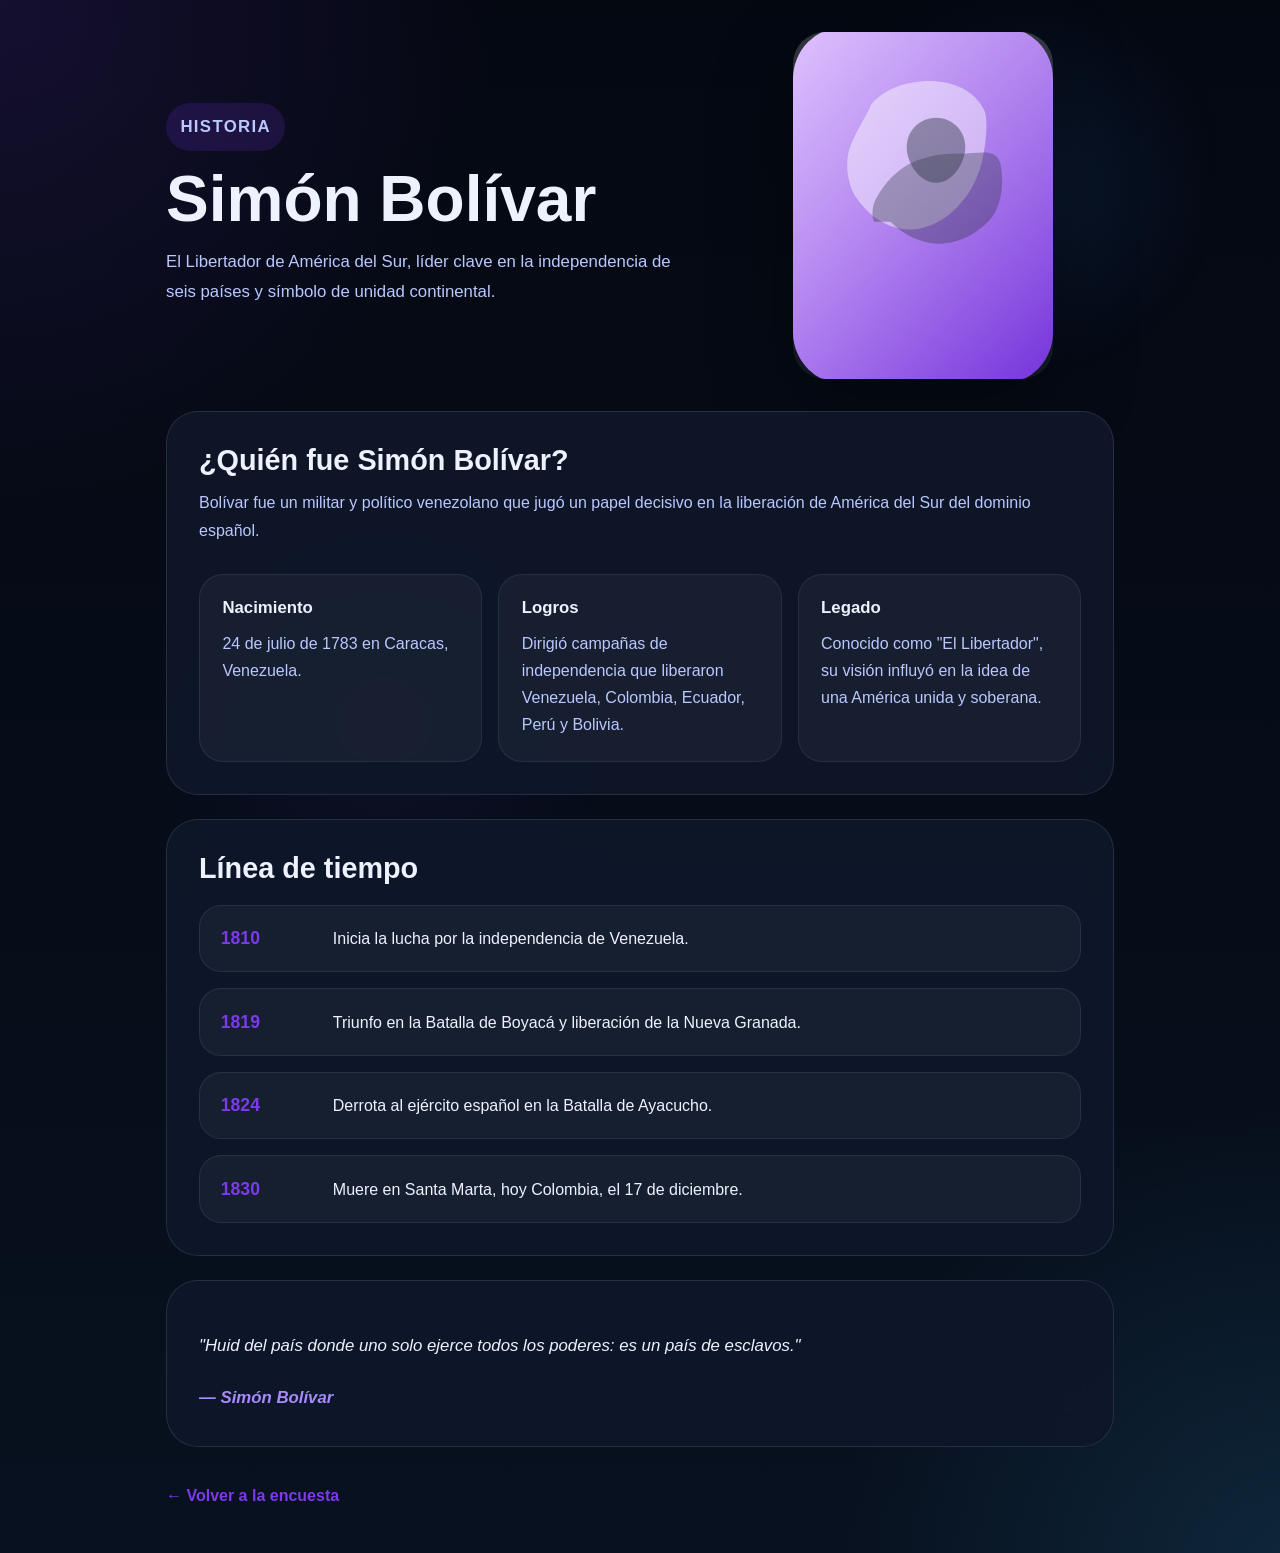
==== bolivar.html @ aae88d77 "Add files via upload" ====
<!DOCTYPE html>
<html lang="es">
<head>
  <meta charset="UTF-8">
  <meta name="viewport" content="width=device-width, initial-scale=1.0, viewport-fit=cover">
  <meta name="theme-color" content="#040811">
  <meta name="mobile-web-app-capable" content="yes">
  <title>Simón Bolívar</title>
  <link rel="stylesheet" href="bolivar.css">
</head>
<body>
  <div class="page-shell">
    <header class="hero">
      <div class="hero-copy">
        <p class="badge">Historia</p>
        <h1>Simón Bolívar</h1>
        <p>El Libertador de América del Sur, líder clave en la independencia de seis países y símbolo de unidad continental.</p>
      </div>
      <div class="hero-image">
        <div class="portrait"></div>
      </div>
    </header>

    <main class="content">
      <section class="summary-card">
        <div class="summary-header">
          <h2>¿Quién fue Simón Bolívar?</h2>
          <p>Bolívar fue un militar y político venezolano que jugó un papel decisivo en la liberación de América del Sur del dominio español.</p>
        </div>

        <div class="summary-grid">
          <article class="info-card">
            <h3>Nacimiento</h3>
            <p>24 de julio de 1783 en Caracas, Venezuela.</p>
          </article>
          <article class="info-card">
            <h3>Logros</h3>
            <p>Dirigió campañas de independencia que liberaron Venezuela, Colombia, Ecuador, Perú y Bolivia.</p>
          </article>
          <article class="info-card">
            <h3>Legado</h3>
            <p>Conocido como "El Libertador", su visión influyó en la idea de una América unida y soberana.</p>
          </article>
        </div>
      </section>

      <section class="timeline-card">
        <h2>Línea de tiempo</h2>
        <div class="timeline-list">
          <div class="timeline-item">
            <span class="timeline-year">1810</span>
            <p>Inicia la lucha por la independencia de Venezuela.</p>
          </div>
          <div class="timeline-item">
            <span class="timeline-year">1819</span>
            <p>Triunfo en la Batalla de Boyacá y liberación de la Nueva Granada.</p>
          </div>
          <div class="timeline-item">
            <span class="timeline-year">1824</span>
            <p>Derrota al ejército español en la Batalla de Ayacucho.</p>
          </div>
          <div class="timeline-item">
            <span class="timeline-year">1830</span>
            <p>Muere en Santa Marta, hoy Colombia, el 17 de diciembre.</p>
          </div>
        </div>
      </section>

      <section class="quote-card">
        <p>"Huid del país donde uno solo ejerce todos los poderes: es un país de esclavos."</p>
        <span>— Simón Bolívar</span>
      </section>

      <div class="footer-link">
        <a href="index.html">← Volver a la encuesta</a>
      </div>
    </main>
  </div>
</body>
</html>
---- bolivar.css ----
:root {
  --bg: #040811;
  --surface: rgba(15, 23, 42, 0.92);
  --surface-soft: rgba(255, 255, 255, 0.06);
  --accent: #7c3aed;
  --accent-soft: #a78bfa;
  --text: #eef2ff;
  --muted: #bac8ff;
  --border: rgba(148, 163, 184, 0.18);
}

* {
  box-sizing: border-box;
}

html {
  scroll-behavior: smooth;
}

body {
  margin: 0;
  min-height: 100vh;
  font-family: Roboto, Arial, system-ui, sans-serif;
  background: radial-gradient(circle at top left, rgba(124, 58, 237, 0.14), transparent 25%),
    radial-gradient(circle at bottom right, rgba(56, 189, 248, 0.12), transparent 22%),
    linear-gradient(180deg, #040811 0%, #08111f 100%);
  color: var(--text);
}

body::before {
  content: "";
  position: fixed;
  inset: 0;
  background: radial-gradient(circle at 80% 20%, rgba(59, 130, 246, 0.12), transparent 16%),
    radial-gradient(circle at 30% 80%, rgba(124, 58, 237, 0.08), transparent 20%);
  pointer-events: none;
}

.page-shell {
  position: relative;
  margin: 0 auto;
  padding: 2rem 1rem 3rem;
  max-width: 980px;
}

.hero {
  display: grid;
  grid-template-columns: 1.4fr 1fr;
  gap: 2rem;
  align-items: center;
  margin-bottom: 2rem;
}

.hero-copy {
  max-width: 560px;
}

.badge {
  display: inline-flex;
  align-items: center;
  padding: 0.55rem 0.9rem;
  border-radius: 999px;
  background: rgba(124, 58, 237, 0.16);
  color: var(--accent);
  font-size: 0.8rem;
  letter-spacing: 0.08em;
  text-transform: uppercase;
  font-weight: 700;
}

.hero h1 {
  margin: 1rem 0 1rem;
  font-size: clamp(2.8rem, 5vw, 4.2rem);
  line-height: 1;
}

.hero p {
  margin: 0;
  font-size: 1.05rem;
  line-height: 1.8;
  color: var(--muted);
}

.hero-image {
  display: flex;
  justify-content: center;
}

.portrait {
  width: min(100%, 260px);
  aspect-ratio: 3 / 4;
  border-radius: 32px;
  background: linear-gradient(180deg, rgba(255, 255, 255, 0.18), rgba(255, 255, 255, 0.05)),
    url('data:image/svg+xml,%3Csvg xmlns="http://www.w3.org/2000/svg" viewBox="0 0 160 220"%3E%3Cdefs%3E%3ClinearGradient id="a" x1="0%25" y1="0%25" x2="100%25" y2="100%25"%3E%3Cstop offset="0%25" stop-color="%23d8b4fe"/%3E%3Cstop offset="100%25" stop-color="%236d28d9"/%3E%3C/linearGradient%3E%3C/defs%3E%3Crect width="160" height="220" rx="32" fill="url(%23a)"/%3E%3Cpath d="M48 48c14-18 58-22 70 4 2 6 1 20-2 32-5 20-20 36-37 40-18 4-34-8-42-22-2-4-5-14-3-24s11-22 14-30Z" fill="rgba(255,255,255,0.45)"/%3E%3Cpath d="M60 120c18 18 42 18 60 0 8-8 10-22 8-34-2-12-12-8-25-8-28 0-42 10-52 28-2 4-3 10-1 14Z" fill="rgba(15,23,42,0.35)"/%3E%3Cpath d="M70 74c0 10 8 22 18 22s18-12 18-22-8-18-18-18-18 8-18 18Z" fill="rgba(15,23,42,0.45)"/%3E%3C/svg%3E') no-repeat center/cover;
  box-shadow: 0 30px 80px rgba(0, 0, 0, 0.35);
}

.content {
  display: grid;
  gap: 1.5rem;
}

.summary-card,
.timeline-card,
.quote-card {
  background: var(--surface);
  border: 1px solid var(--border);
  border-radius: 32px;
  padding: 2rem;
  backdrop-filter: blur(18px);
}

.summary-header h2,
.timeline-card h2 {
  margin: 0 0 0.75rem;
  font-size: 1.8rem;
}

.summary-header p {
  margin: 0;
  color: var(--muted);
  line-height: 1.8;
}

.summary-grid {
  display: grid;
  grid-template-columns: repeat(3, minmax(0, 1fr));
  gap: 1rem;
  margin-top: 1.75rem;
}

.info-card {
  padding: 1.4rem;
  border-radius: 24px;
  background: rgba(255, 255, 255, 0.04);
  border: 1px solid rgba(255, 255, 255, 0.08);
}

.info-card h3 {
  margin: 0 0 0.75rem;
  font-size: 1.05rem;
  color: #eef2ff;
}

.info-card p {
  margin: 0;
  color: var(--muted);
  line-height: 1.7;
}

.timeline-list {
  display: grid;
  gap: 1rem;
  margin-top: 1.25rem;
}

.timeline-item {
  display: grid;
  grid-template-columns: 96px auto;
  gap: 1rem;
  padding: 1.2rem 1.3rem;
  border-radius: 22px;
  background: rgba(255, 255, 255, 0.04);
  border: 1px solid rgba(255, 255, 255, 0.08);
}

.timeline-year {
  font-weight: 800;
  color: var(--accent);
  font-size: 1.1rem;
  align-self: center;
}

.timeline-item p {
  margin: 0;
  color: var(--text);
  line-height: 1.7;
}

.quote-card {
  font-size: 1.05rem;
  line-height: 1.9;
  color: var(--text);
  font-style: italic;
}

.quote-card span {
  display: block;
  margin-top: 1.25rem;
  color: var(--accent-soft);
  font-weight: 700;
}

.footer-link {
  margin-top: 1rem;
}

.footer-link a {
  color: var(--accent);
  text-decoration: none;
  font-weight: 600;
}
@media (max-width: 900px) {
  .hero {
    grid-template-columns: 1fr;
  }

  .summary-grid {
    grid-template-columns: 1fr;
  }

  .timeline-item {
    grid-template-columns: 1fr;
  }
}

@media (max-width: 640px) {
  .page-shell {
    padding: 1rem 0.75rem 1.75rem;
  }

  .hero h1 {
    font-size: 2.4rem;
  }

  .summary-card,
  .timeline-card,
  .quote-card {
    padding: 1.5rem;
  }

  .timeline-item {
    padding: 1rem 1rem;
  }
}
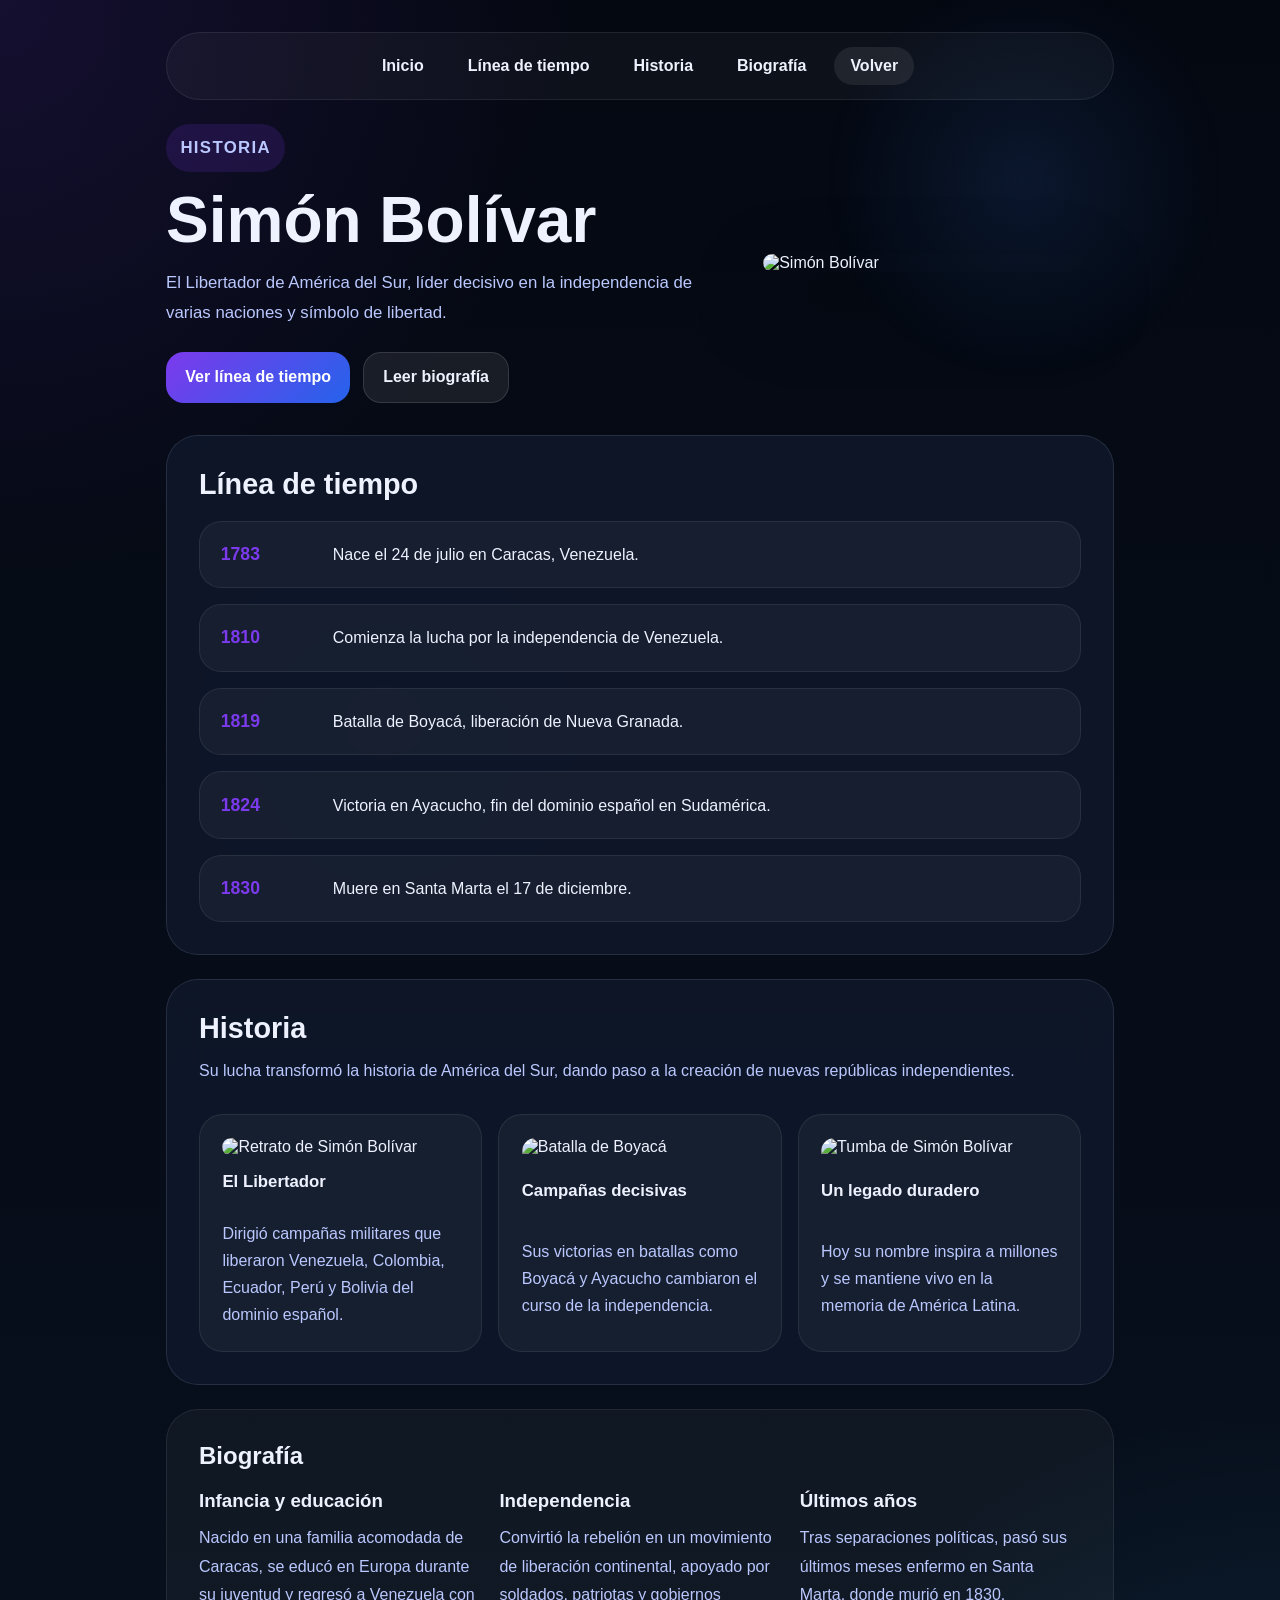
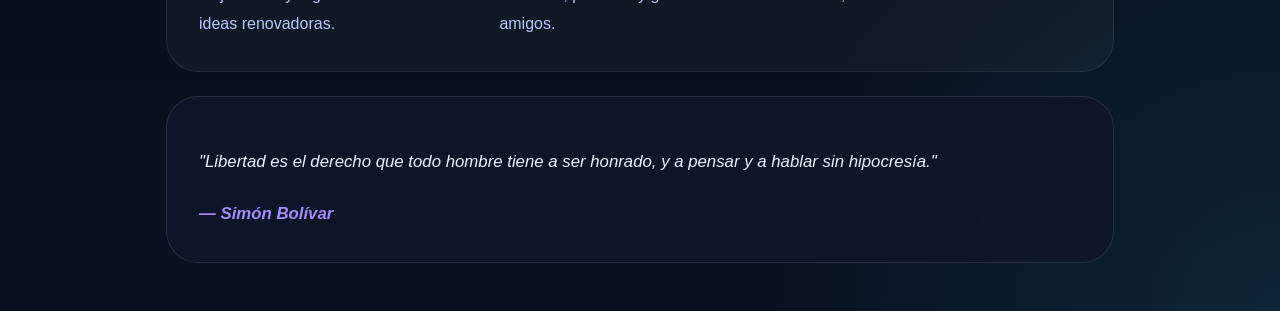
==== commit aeef1c5b: "Add files via upload" ====
--- a/bolivar.html
+++ b/bolivar.html
@@ -10,70 +10,102 @@
 </head>
 <body>
   <div class="page-shell">
-    <header class="hero">
+    <nav class="top-nav">
+      <a href="#inicio" class="nav-link">Inicio</a>
+      <a href="#linea-de-tiempo" class="nav-link">Línea de tiempo</a>
+      <a href="#historia" class="nav-link">Historia</a>
+      <a href="#biografia" class="nav-link">Biografía</a>
+      <a href="index.html" class="nav-link secondary">Volver</a>
+    </nav>
+
+    <header class="hero" id="inicio">
       <div class="hero-copy">
         <p class="badge">Historia</p>
         <h1>Simón Bolívar</h1>
-        <p>El Libertador de América del Sur, líder clave en la independencia de seis países y símbolo de unidad continental.</p>
+        <p>El Libertador de América del Sur, líder decisivo en la independencia de varias naciones y símbolo de libertad.</p>
+        <div class="hero-actions">
+          <a href="#linea-de-tiempo" class="button">Ver línea de tiempo</a>
+          <a href="#biografia" class="button outline">Leer biografía</a>
+        </div>
       </div>
       <div class="hero-image">
-        <div class="portrait"></div>
+        <img src="https://upload.wikimedia.org/wikipedia/commons/thumb/9/96/Centenary_of_Simon_Bolivar.jpg/800px-Centenary_of_Simon_Bolivar.jpg" alt="Simón Bolívar" />
       </div>
     </header>
 
     <main class="content">
-      <section class="summary-card">
+      <section class="timeline-card" id="linea-de-tiempo">
+        <h2>Línea de tiempo</h2>
+        <div class="timeline-list">
+          <div class="timeline-item">
+            <span class="timeline-year">1783</span>
+            <p>Nace el 24 de julio en Caracas, Venezuela.</p>
+          </div>
+          <div class="timeline-item">
+            <span class="timeline-year">1810</span>
+            <p>Comienza la lucha por la independencia de Venezuela.</p>
+          </div>
+          <div class="timeline-item">
+            <span class="timeline-year">1819</span>
+            <p>Batalla de Boyacá, liberación de Nueva Granada.</p>
+          </div>
+          <div class="timeline-item">
+            <span class="timeline-year">1824</span>
+            <p>Victoria en Ayacucho, fin del dominio español en Sudamérica.</p>
+          </div>
+          <div class="timeline-item">
+            <span class="timeline-year">1830</span>
+            <p>Muere en Santa Marta el 17 de diciembre.</p>
+          </div>
+        </div>
+      </section>
+
+      <section class="summary-card" id="historia">
         <div class="summary-header">
-          <h2>¿Quién fue Simón Bolívar?</h2>
-          <p>Bolívar fue un militar y político venezolano que jugó un papel decisivo en la liberación de América del Sur del dominio español.</p>
+          <h2>Historia</h2>
+          <p>Su lucha transformó la historia de América del Sur, dando paso a la creación de nuevas repúblicas independientes.</p>
         </div>
-
         <div class="summary-grid">
           <article class="info-card">
-            <h3>Nacimiento</h3>
-            <p>24 de julio de 1783 en Caracas, Venezuela.</p>
+            <img src="https://upload.wikimedia.org/wikipedia/commons/thumb/1/1f/Sim%C3%B3n_Bol%C3%ADvar_quaternary.jpg/320px-Sim%C3%B3n_Bol%C3%ADvar_quaternary.jpg" alt="Retrato de Simón Bolívar" />
+            <h3>El Libertador</h3>
+            <p>Dirigió campañas militares que liberaron Venezuela, Colombia, Ecuador, Perú y Bolivia del dominio español.</p>
           </article>
           <article class="info-card">
-            <h3>Logros</h3>
-            <p>Dirigió campañas de independencia que liberaron Venezuela, Colombia, Ecuador, Perú y Bolivia.</p>
+            <img src="https://upload.wikimedia.org/wikipedia/commons/thumb/8/8c/Boyaca.jpg/320px-Boyaca.jpg" alt="Batalla de Boyacá" />
+            <h3>Campañas decisivas</h3>
+            <p>Sus victorias en batallas como Boyacá y Ayacucho cambiaron el curso de la independencia.</p>
           </article>
           <article class="info-card">
-            <h3>Legado</h3>
-            <p>Conocido como "El Libertador", su visión influyó en la idea de una América unida y soberana.</p>
+            <img src="https://upload.wikimedia.org/wikipedia/commons/thumb/5/59/Sim%C3%B3n_Bol%C3%ADvar_-_Tomb.jpg/320px-Sim%C3%B3n_Bol%C3%ADvar_-_Tomb.jpg" alt="Tumba de Simón Bolívar" />
+            <h3>Un legado duradero</h3>
+            <p>Hoy su nombre inspira a millones y se mantiene vivo en la memoria de América Latina.</p>
           </article>
         </div>
       </section>
 
-      <section class="timeline-card">
-        <h2>Línea de tiempo</h2>
-        <div class="timeline-list">
-          <div class="timeline-item">
-            <span class="timeline-year">1810</span>
-            <p>Inicia la lucha por la independencia de Venezuela.</p>
+      <section class="bio-card" id="biografia">
+        <h2>Biografía</h2>
+        <div class="bio-grid">
+          <div>
+            <h3>Infancia y educación</h3>
+            <p>Nacido en una familia acomodada de Caracas, se educó en Europa durante su juventud y regresó a Venezuela con ideas renovadoras.</p>
           </div>
-          <div class="timeline-item">
-            <span class="timeline-year">1819</span>
-            <p>Triunfo en la Batalla de Boyacá y liberación de la Nueva Granada.</p>
+          <div>
+            <h3>Independencia</h3>
+            <p>Convirtió la rebelión en un movimiento de liberación continental, apoyado por soldados, patriotas y gobiernos amigos.</p>
           </div>
-          <div class="timeline-item">
-            <span class="timeline-year">1824</span>
-            <p>Derrota al ejército español en la Batalla de Ayacucho.</p>
-          </div>
-          <div class="timeline-item">
-            <span class="timeline-year">1830</span>
-            <p>Muere en Santa Marta, hoy Colombia, el 17 de diciembre.</p>
+          <div>
+            <h3>Últimos años</h3>
+            <p>Tras separaciones políticas, pasó sus últimos meses enfermo en Santa Marta, donde murió en 1830.</p>
           </div>
         </div>
       </section>
 
       <section class="quote-card">
-        <p>"Huid del país donde uno solo ejerce todos los poderes: es un país de esclavos."</p>
+        <p>"Libertad es el derecho que todo hombre tiene a ser honrado, y a pensar y a hablar sin hipocresía."</p>
         <span>— Simón Bolívar</span>
       </section>
-
-      <div class="footer-link">
-        <a href="index.html">← Volver a la encuesta</a>
-      </div>
     </main>
   </div>
 </body>
--- a/bolivar.css
+++ b/bolivar.css
@@ -43,6 +43,36 @@
   max-width: 980px;
 }
 
+.top-nav {
+  display: flex;
+  flex-wrap: wrap;
+  gap: 0.75rem;
+  justify-content: center;
+  margin-bottom: 1.5rem;
+  padding: 0.85rem 1rem;
+  border-radius: 999px;
+  background: rgba(255, 255, 255, 0.04);
+  border: 1px solid rgba(255, 255, 255, 0.08);
+}
+
+.nav-link {
+  color: var(--text);
+  text-decoration: none;
+  font-weight: 600;
+  padding: 0.65rem 1rem;
+  border-radius: 999px;
+  transition: background 0.2s ease, color 0.2s ease;
+}
+
+.nav-link:hover,
+.nav-link.secondary:hover {
+  background: rgba(124, 58, 237, 0.14);
+}
+
+.nav-link.secondary {
+  background: rgba(255, 255, 255, 0.08);
+}
+
 .hero {
   display: grid;
   grid-template-columns: 1.4fr 1fr;
@@ -53,6 +83,41 @@
 
 .hero-copy {
   max-width: 560px;
+}
+
+.hero-actions {
+  display: flex;
+  flex-wrap: wrap;
+  gap: 0.8rem;
+  margin-top: 1.5rem;
+}
+
+.button,
+.button.outline {
+  display: inline-flex;
+  align-items: center;
+  justify-content: center;
+  padding: 0.95rem 1.2rem;
+  border-radius: 18px;
+  font-weight: 700;
+  text-decoration: none;
+  transition: transform 0.2s ease, box-shadow 0.2s ease, background 0.2s ease;
+}
+
+.button {
+  color: white;
+  background: linear-gradient(135deg, #7c3aed, #2563eb);
+}
+
+.button:hover,
+.button.outline:hover {
+  transform: translateY(-2px);
+}
+
+.button.outline {
+  color: var(--text);
+  background: rgba(255, 255, 255, 0.08);
+  border: 1px solid rgba(255, 255, 255, 0.12);
 }
 
 .badge {
@@ -86,12 +151,10 @@
   justify-content: center;
 }
 
-.portrait {
-  width: min(100%, 260px);
-  aspect-ratio: 3 / 4;
+.hero-image img {
+  width: min(100%, 320px);
   border-radius: 32px;
-  background: linear-gradient(180deg, rgba(255, 255, 255, 0.18), rgba(255, 255, 255, 0.05)),
-    url('data:image/svg+xml,%3Csvg xmlns="http://www.w3.org/2000/svg" viewBox="0 0 160 220"%3E%3Cdefs%3E%3ClinearGradient id="a" x1="0%25" y1="0%25" x2="100%25" y2="100%25"%3E%3Cstop offset="0%25" stop-color="%23d8b4fe"/%3E%3Cstop offset="100%25" stop-color="%236d28d9"/%3E%3C/linearGradient%3E%3C/defs%3E%3Crect width="160" height="220" rx="32" fill="url(%23a)"/%3E%3Cpath d="M48 48c14-18 58-22 70 4 2 6 1 20-2 32-5 20-20 36-37 40-18 4-34-8-42-22-2-4-5-14-3-24s11-22 14-30Z" fill="rgba(255,255,255,0.45)"/%3E%3Cpath d="M60 120c18 18 42 18 60 0 8-8 10-22 8-34-2-12-12-8-25-8-28 0-42 10-52 28-2 4-3 10-1 14Z" fill="rgba(15,23,42,0.35)"/%3E%3Cpath d="M70 74c0 10 8 22 18 22s18-12 18-22-8-18-18-18-18 8-18 18Z" fill="rgba(15,23,42,0.45)"/%3E%3C/svg%3E') no-repeat center/cover;
+  object-fit: cover;
   box-shadow: 0 30px 80px rgba(0, 0, 0, 0.35);
 }
 
@@ -129,19 +192,56 @@
   margin-top: 1.75rem;
 }
 
+.bio-card {
+  padding: 2rem;
+  border-radius: 32px;
+  background: rgba(255, 255, 255, 0.04);
+  border: 1px solid rgba(255, 255, 255, 0.08);
+}
+
+.bio-grid {
+  display: grid;
+  gap: 1.2rem;
+  grid-template-columns: repeat(3, minmax(0, 1fr));
+  margin-top: 1.25rem;
+}
+
+.bio-card h2 {
+  margin: 0 0 1rem;
+}
+
+.bio-card h3 {
+  margin: 0 0 0.75rem;
+  color: #eef2ff;
+}
+
+.bio-card p {
+  margin: 0;
+  color: var(--muted);
+  line-height: 1.8;
+}
+
 .info-card {
+  display: grid;
+  gap: 1rem;
   padding: 1.4rem;
   border-radius: 24px;
   background: rgba(255, 255, 255, 0.04);
   border: 1px solid rgba(255, 255, 255, 0.08);
 }
 
+.info-card img {
+  width: 100%;
+  max-height: 180px;
+  object-fit: cover;
+  border-radius: 18px;
+}
+
 .info-card h3 {
   margin: 0 0 0.75rem;
   font-size: 1.05rem;
   color: #eef2ff;
 }
-
 .info-card p {
   margin: 0;
   color: var(--muted);
